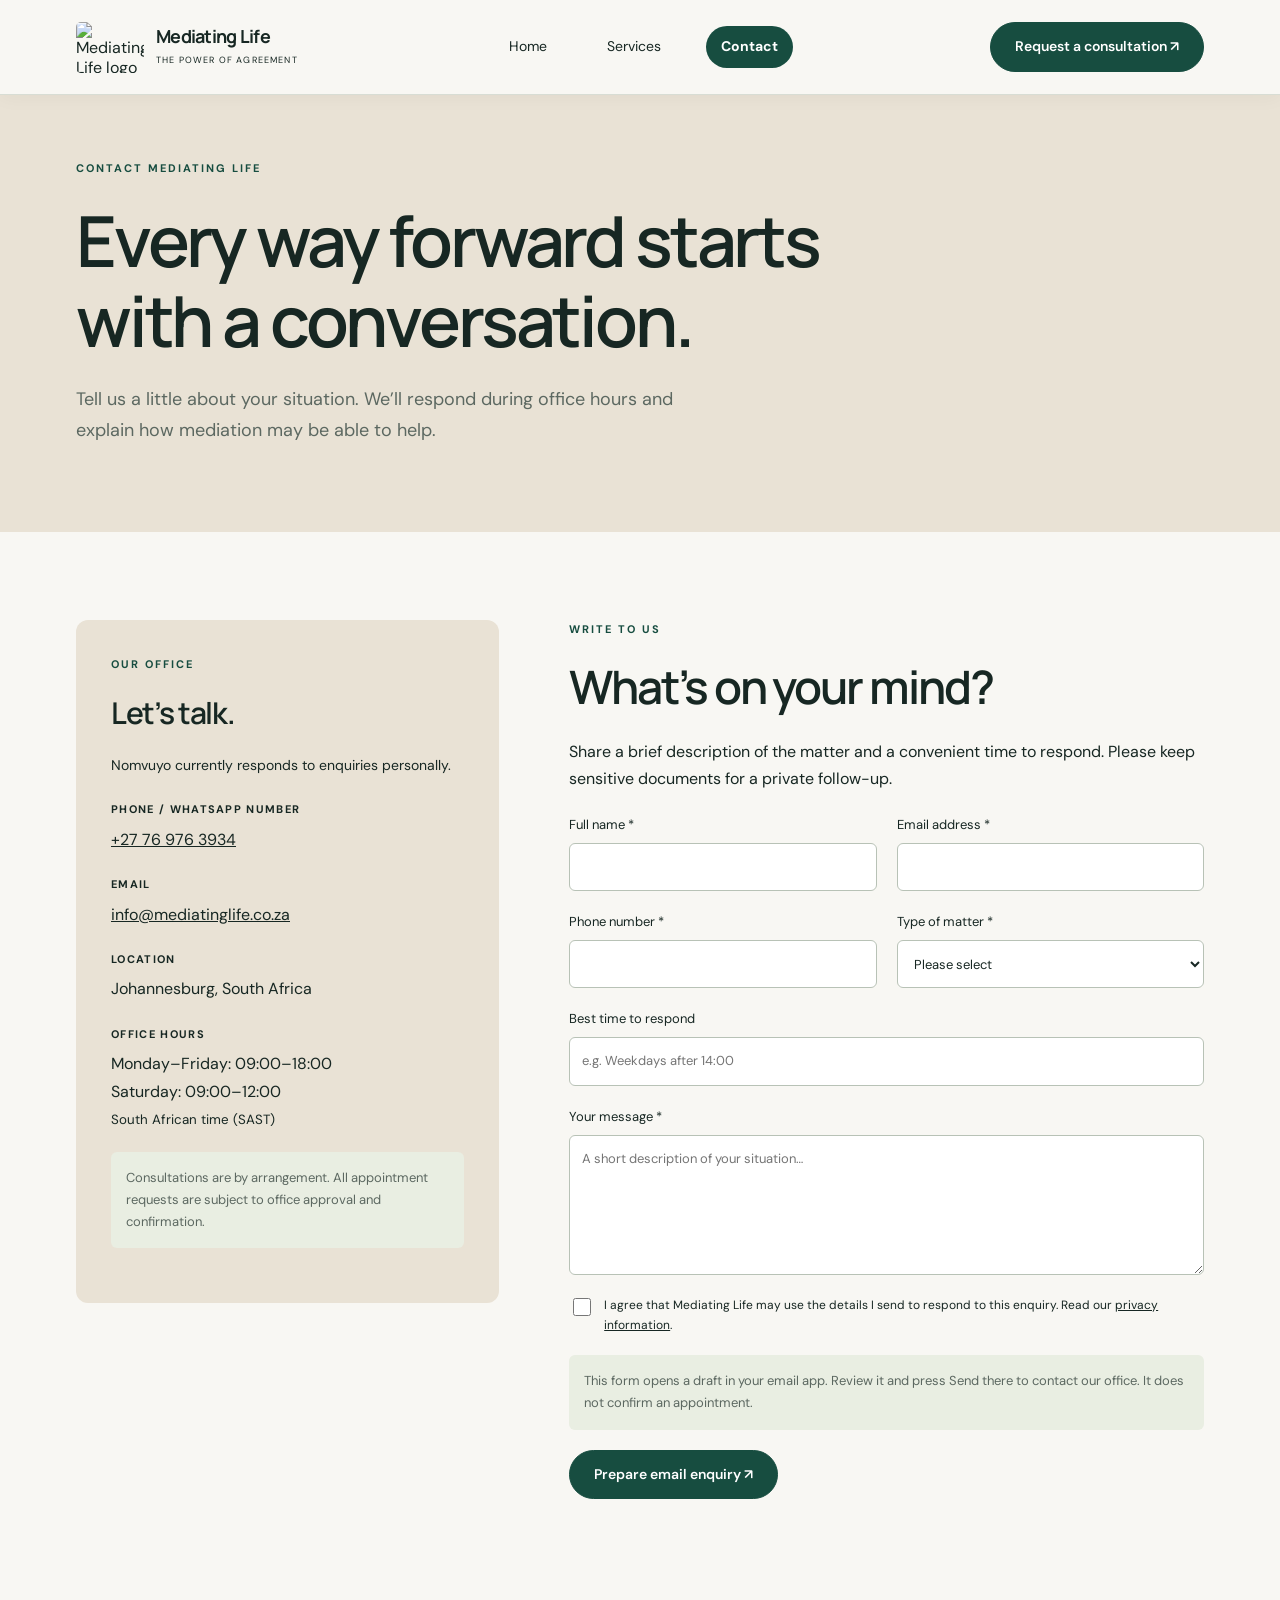
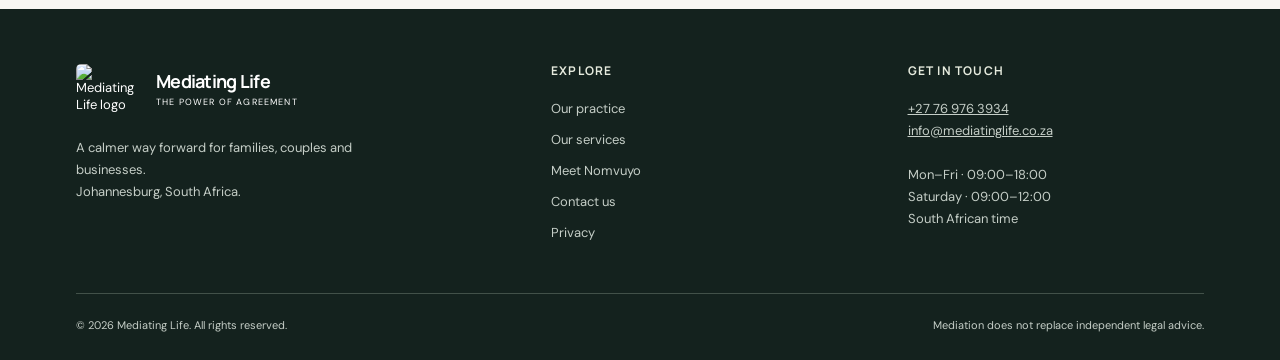
==== contact.html @ b906a15b "Add files via upload" ====
<!doctype html>
<html lang="en-ZA"><head><meta charset="utf-8"><meta name="viewport" content="width=device-width, initial-scale=1"><meta name="description" content="Contact Mediating Life in Johannesburg. Request a consultation, subject to office approval."><meta name="theme-color" content="#174d40"><title>Contact & Consultation Requests | Mediating Life</title><link rel="icon" href="assets/mediating-life-logo.jpg"><link rel="stylesheet" href="styles.css"><script src="site.js" defer></script></head><body><a class="skip" href="#main">Skip to content</a><header><div class="wrap nav"><a class="brand" href="index.html"><img src="assets/mediating-life-logo.jpg" alt="Mediating Life logo" width="68" height="51"><span><strong>Mediating Life</strong><small>The power of agreement</small></span></a><button class="menu" aria-expanded="false" aria-controls="navigation">Menu ☰</button><nav class="links" id="navigation" aria-label="Main navigation"><a href="index.html" >Home</a><a href="services.html" >Services</a><a href="contact.html" aria-current="page">Contact</a></nav><a class="btn" href="contact.html#enquiry">Request a consultation ↗</a></div></header><main id="main"><div class="page-head"><div class="wrap"><span class="eyebrow">Contact Mediating Life</span><h1>Every way forward starts<br>with a conversation.</h1><p>Tell us a little about your situation. We’ll respond during office hours and explain how mediation may be able to help.</p></div></div><section><div class="wrap contact-grid"><aside class="contact-info"><span class="eyebrow">Our office</span><h2>Let’s talk.</h2><p>Nomvuyo currently responds to enquiries personally.</p><dl><dt>Phone / WhatsApp number</dt><dd><a href="tel:+27769763934">+27 76 976 3934</a></dd><dt>Email</dt><dd><a href="mailto:info@mediatinglife.co.za">info@mediatinglife.co.za</a></dd><dt>Location</dt><dd>Johannesburg, South Africa</dd><dt>Office hours</dt><dd>Monday–Friday: 09:00–18:00<br>Saturday: 09:00–12:00<br><small>South African time (SAST)</small></dd></dl><div class="notice">Consultations are by arrangement. All appointment requests are subject to office approval and confirmation.</div></aside><div><span class="eyebrow">Write to us</span><h2>What’s on your mind?</h2><p>Share a brief description of the matter and a convenient time to respond. Please keep sensitive documents for a private follow-up.</p><form id="enquiry"><div class="form-grid"><label class="field">Full name *<input name="name" autocomplete="name" required maxlength="100"></label><label class="field">Email address *<input type="email" name="email" autocomplete="email" required maxlength="200"></label><label class="field">Phone number *<input type="tel" name="phone" autocomplete="tel" required maxlength="40"></label><label class="field">Type of matter *<select name="matter" required><option value="">Please select</option><option>Family law mediation</option><option>Marital mediation</option><option>Civil and commercial mediation</option><option>Not sure / general enquiry</option></select></label><label class="field full">Best time to respond<input name="time" placeholder="e.g. Weekdays after 14:00" maxlength="150"></label><label class="field full">Your message *<textarea name="message" required maxlength="2000" placeholder="A short description of your situation…"></textarea></label></div><label class="check"><input type="checkbox" required><span>I agree that Mediating Life may use the details I send to respond to this enquiry. Read our <a href="privacy.html">privacy information</a>.</span></label><p class="notice">This form opens a draft in your email app. Review it and press Send there to contact our office. It does not confirm an appointment.</p><button class="btn" type="submit">Prepare email enquiry ↗</button><p class="status" id="form-status" role="status" aria-live="polite"></p><noscript><p>Please email <a href="mailto:info@mediatinglife.co.za">info@mediatinglife.co.za</a> directly to send your enquiry.</p></noscript></form></div></div></section></main><footer><div class="wrap"><div class="footer-grid"><div><a class="brand" href="index.html"><img src="assets/mediating-life-logo.jpg" width="68" height="51" alt="Mediating Life logo"><span><strong>Mediating Life</strong><small>The power of agreement</small></span></a><p style="margin-top:22px;max-width:290px">A calmer way forward for families, couples and businesses.<br>Johannesburg, South Africa.</p></div><div><h3>Explore</h3><nav aria-label="Footer navigation"><a href="index.html">Our practice</a><a href="services.html">Our services</a><a href="index.html#founder">Meet Nomvuyo</a><a href="contact.html">Contact us</a><a href="privacy.html">Privacy</a></nav></div><div><h3>Get in touch</h3><p><a href="tel:+27769763934">+27 76 976 3934</a><br><a href="mailto:info@mediatinglife.co.za">info@mediatinglife.co.za</a></p><p>Mon–Fri · 09:00–18:00<br>Saturday · 09:00–12:00<br>South African time</p></div></div><div class="footnote"><span>© 2026 Mediating Life. All rights reserved.</span><span>Mediation does not replace independent legal advice.</span></div></div></footer></body></html>
---- styles.css ----
@import url('https://fonts.googleapis.com/css2?family=DM+Sans:wght@400;500;600;700&family=Manrope:wght@400;500;600;700;800&display=swap');
:root{--ink:#172723;--green:#174d40;--lime:#dce9bc;--sand:#e9e2d5;--paper:#f8f7f3;--muted:#5c6861;--line:#d8ddd4}*{box-sizing:border-box}html{scroll-behavior:smooth;scroll-padding-top:100px}body{margin:0;background:var(--paper);color:var(--ink);font:16px/1.7 'DM Sans',Arial,sans-serif}h1,h2,h3,h4{font-family:Manrope,Arial,sans-serif;line-height:1.14;letter-spacing:-.045em;margin:0 0 24px}h1{font-size:clamp(43px,5.5vw,78px);font-weight:600}h2{font-size:clamp(32px,3.6vw,48px);font-weight:600}h3{font-size:25px}p{margin:0 0 22px}a{color:inherit}button,input,select,textarea{font:inherit}a,button{touch-action:manipulation}a:focus-visible,button:focus-visible,input:focus-visible,select:focus-visible,textarea:focus-visible{outline:3px solid #a87833;outline-offset:5px}.wrap{max-width:1200px;margin:auto;padding:0 36px}.skip{position:absolute;top:-100px;left:20px;background:white;padding:12px;z-index:100}.skip:focus{top:10px}header{position:sticky;top:0;z-index:20;background:rgba(248,247,243,.97);border-bottom:1px solid var(--line)}.nav{height:94px;display:flex;align-items:center;justify-content:space-between;gap:25px}.brand{display:flex;gap:12px;align-items:center;text-decoration:none;line-height:1.3}.brand img{width:68px;height:51px;object-fit:cover;border-radius:5px}.brand strong{display:block;font-family:Manrope,sans-serif;font-size:18px;letter-spacing:-.04em}.brand small{font-size:9px;letter-spacing:.13em;text-transform:uppercase}.links{display:flex;gap:30px;align-items:center}.links a{text-decoration:none;font-size:14px}.links a[aria-current]{border-bottom:2px solid var(--green);padding-bottom:6px}.btn{display:inline-flex;justify-content:center;align-items:center;gap:14px;padding:14px 24px;background:var(--green);color:white;border:1px solid var(--green);border-radius:100px;text-decoration:none;line-height:1.4;font-weight:600;font-size:14px;cursor:pointer;transition:background .2s,transform .2s}.btn:hover{background:#286451;transform:translateY(-2px)}.btn.light{background:var(--lime);color:var(--ink);border-color:var(--lime)}.btn.outline{background:transparent;color:var(--ink);border-color:#9da99d}.menu{display:none;background:none;border:1px solid var(--line);border-radius:6px;padding:8px 13px}.eyebrow{text-transform:uppercase;letter-spacing:.18em;font-size:11px;font-weight:700;display:block;margin-bottom:22px;color:var(--green)}.hero{padding:74px 0 80px}.hero-grid{display:grid;grid-template-columns:1.12fr 1fr;gap:70px;align-items:center}.hero p{max-width:470px;color:var(--muted);font-size:18px}.hero h1 em{font-style:normal;color:var(--green)}.actions{display:flex;gap:12px;flex-wrap:wrap;margin:32px 0}.micro{font-size:12px!important;letter-spacing:.02em}.portrait{position:relative;background:var(--sand);border-radius:220px 220px 20px 20px;padding:24px 24px 0;overflow:hidden}.portrait img{width:100%;display:block;border-radius:200px 200px 0 0;aspect-ratio: .88;object-fit:cover;object-position:50% 25%}.portrait-caption{position:absolute;bottom:22px;left:22px;right:22px;background:rgba(23,39,35,.94);color:white;padding:17px 23px;border-radius:9px;line-height:1.5;font-size:12px}.portrait-caption strong{font-size:17px;display:block}.trustline{display:flex;gap:22px;border-top:1px solid var(--line);padding-top:24px;flex-wrap:wrap;font-size:12px}.trustline span:before{content:'✓';margin-right:8px;color:var(--green)}section{padding:88px 0}.intro{background:var(--sand)}.split{display:grid;grid-template-columns:1fr 1fr;gap:90px}.split p{color:var(--muted)}.text-link{font-size:14px;color:var(--green);text-underline-offset:6px;font-weight:700}.section-head{display:flex;justify-content:space-between;gap:28px;align-items:end;margin-bottom:42px}.section-head h2{margin:0}.section-head p{max-width:350px;color:var(--muted);margin:0}.cards{display:grid;grid-template-columns:repeat(3,1fr);gap:22px}.card{padding:32px;border:1px solid var(--line);border-radius:14px;background:white;display:flex;flex-direction:column}.card .num{font-size:12px;color:var(--green);margin-bottom:42px;display:block}.card p{color:var(--muted);font-size:15px}.card .text-link{margin-top:auto}.card ul{padding-left:18px;color:var(--muted);font-size:14px}.dark{background:#182722;color:white}.dark .eyebrow{color:var(--lime)}.benefits{display:grid;grid-template-columns:repeat(4,1fr);gap:34px;margin-top:45px}.benefits b{display:block;font-size:17px;margin-bottom:12px}.benefits p{font-size:14px;color:#bdc9bf}.symbol{font-size:28px;color:var(--lime);display:block;margin-bottom:22px}.founder-grid{display:grid;grid-template-columns:.85fr 1.15fr;gap:85px;align-items:center}.founder-photo{width:100%;border-radius:180px 180px 12px 12px;display:block}.tags{display:flex;gap:8px;flex-wrap:wrap;margin:25px 0}.tags span{font-size:11px;padding:5px 12px;border:1px solid var(--line);border-radius:50px}.soft{background:#eceee7}.steps{display:grid;grid-template-columns:repeat(4,1fr);gap:28px;margin-top:46px}.step{border-top:1px solid #aeb9a9;padding-top:20px}.step span{font-size:12px;color:var(--green);display:block;margin-bottom:25px}.step h3{font-size:19px}.step p{font-size:14px;color:var(--muted)}.credentials{background:var(--sand);border-radius:15px;padding:42px}.credential-grid{display:grid;grid-template-columns:1fr 1fr;gap:40px}.credential-grid h3{font-size:20px}.credential-grid p{font-size:14px;margin:0}.cta{background:var(--green);color:white;border-radius:18px;padding:55px 60px;display:flex;justify-content:space-between;align-items:center;gap:40px}.cta h2{max-width:500px}.cta p{max-width:480px;color:#d4dfd6;margin:0}.cta .btn{white-space:nowrap}footer{background:#14221e;color:#c5cec7;padding:55px 0 25px}.footer-grid{display:grid;grid-template-columns:1.4fr 1fr 1fr;gap:60px}.footer-grid .brand{color:white}.footer-grid p,.footer-grid a{font-size:13px}.footer-grid h3{font-size:12px;letter-spacing:.1em;text-transform:uppercase;color:#e6ebde;margin-bottom:20px}.footer-grid nav a{display:block;margin-bottom:9px;text-decoration:none}.footnote{border-top:1px solid #425149;margin-top:40px;padding-top:22px;font-size:11px;display:flex;justify-content:space-between;gap:25px}.page-head{padding:65px 0;background:var(--sand)}.page-head p{max-width:620px;color:var(--muted);font-size:18px}.page-head h1{max-width:850px}.service{display:grid;grid-template-columns:.7fr 1.3fr;gap:70px;padding:55px 0;border-bottom:1px solid var(--line)}.service-no{font-size:70px;font-family:Manrope,sans-serif;color:#a9b6a4;line-height:1;margin-bottom:26px}.service h2{font-size:36px}.service ul{list-style:none;padding:0}.service li{padding:16px 0;border-bottom:1px solid var(--line)}.service li:before{content:'✓';color:var(--green);margin-right:12px}.book{background:var(--sand);padding:25px;border-radius:10px;margin-top:30px}.book h3{font-size:20px;margin-bottom:10px}.book p{margin:0;font-size:14px}.contact-grid{display:grid;grid-template-columns:.8fr 1.2fr;gap:70px}.contact-info{padding:35px;background:var(--sand);border-radius:12px;align-self:start}.contact-info dl{margin:0}.contact-info dt{font-size:11px;font-weight:700;letter-spacing:.12em;text-transform:uppercase;margin:22px 0 7px}.contact-info dd{margin:0;font-size:16px;overflow-wrap:anywhere}.contact-info h2{font-size:30px}.contact-info p{font-size:14px}.form-grid{display:grid;grid-template-columns:1fr 1fr;gap:20px}.field{display:flex;flex-direction:column;gap:7px;font-size:13px}.field.full{grid-column:1/-1}input,textarea,select{width:100%;background:white;border:1px solid #b8c2b6;border-radius:6px;padding:12px;color:var(--ink);min-height:48px}textarea{resize:vertical;min-height:140px}.check{display:flex;gap:10px;align-items:start;font-size:12px;margin:20px 0}.check input{width:18px;min-height:18px;margin-top:3px;flex-shrink:0}.notice{font-size:13px;color:var(--muted);padding:15px;background:#e9eee2;border-radius:6px;margin:20px 0}.faq{max-width:800px;margin:auto}.faq details{border-bottom:1px solid var(--line);padding:22px 0}.faq summary{font-size:18px;font-weight:600;cursor:pointer}.faq details p{padding-top:18px;color:var(--muted);font-size:15px;margin:0}.status{font-size:14px;margin-top:20px}.privacy-copy{max-width:800px}.privacy-copy h2{font-size:28px;margin-top:40px}
@media(min-width:1600px){.hero{padding:100px 0}}@media(max-width:900px){.wrap{padding:0 24px}.hero-grid,.founder-grid{gap:35px}.hero h1{font-size:49px}.links{gap:18px}.nav>.btn{display:none}.split{gap:40px}.cards{gap:12px}.card{padding:24px}.benefits{grid-template-columns:1fr 1fr}.contact-grid{gap:30px}.cta{padding:40px}.footer-grid{gap:28px}.service{gap:35px}}@media(max-width:640px){.wrap{padding:0 21px}.nav{height:78px}.brand strong{font-size:16px}.brand img{width:55px;height:43px}.brand small{font-size:8px}.menu{display:block}.links{display:none;position:absolute;top:78px;left:0;right:0;background:var(--paper);padding:22px;border-bottom:1px solid var(--line);align-items:stretch}.links.open{display:flex;flex-direction:column}.links a{padding:8px}.hero{padding:42px 0 50px}.hero-grid,.split,.founder-grid,.contact-grid,.service{grid-template-columns:1fr;gap:32px}.hero h1{font-size:47px}.hero p{font-size:16px}.hero-grid .portrait{max-width:390px;width:100%;margin:auto}.portrait img{aspect-ratio:1.05}.trustline{gap:10px 20px}.eyebrow{font-size:10px;margin-bottom:17px}section{padding:58px 0}.cards,.footer-grid,.credential-grid{grid-template-columns:1fr}.section-head{display:block}.section-head p{margin-top:22px}.card .num{margin-bottom:22px}.benefits,.steps{grid-template-columns:1fr 1fr;gap:25px}.founder-photo{max-width:350px;margin:auto}.credentials{padding:28px}.cta{padding:30px;display:block}.cta .btn{margin-top:26px;white-space:normal}.cta h2{font-size:32px}.footnote{display:block}.footnote span{display:block;margin-top:12px}.service{padding:35px 0}.service-no{font-size:45px;margin-bottom:15px}.form-grid{grid-template-columns:1fr}.field{grid-column:1/-1}.page-head{padding:45px 0}.page-head h1{font-size:43px}.contact-info{padding:27px}.actions .btn{width:100%}.steps h3{font-size:17px}}@media(prefers-reduced-motion:reduce){html{scroll-behavior:auto}*,*:before,*:after{transition:none!important}}

.founder-photo{height:auto}.portrait img{height:auto}
/* Keep navigation visible and reserve its space on every page. */
:root{--header-height:94px}
body{padding-top:var(--header-height)}
header{position:fixed;inset:0 0 auto;box-shadow:0 3px 18px #1727230a}
html{scroll-padding-top:calc(var(--header-height) + 24px)}
.links a{padding:9px 15px;border-radius:100px;transition:background .2s,color .2s}
.links a:hover{background:#e9eee2}
.links a[aria-current]{padding-bottom:9px;border:0;background:var(--green);color:white;font-weight:700}
@media(max-width:900px){.links{gap:6px}}
@media(max-width:640px){:root{--header-height:78px}.links a,.links a[aria-current]{padding:12px 16px}}
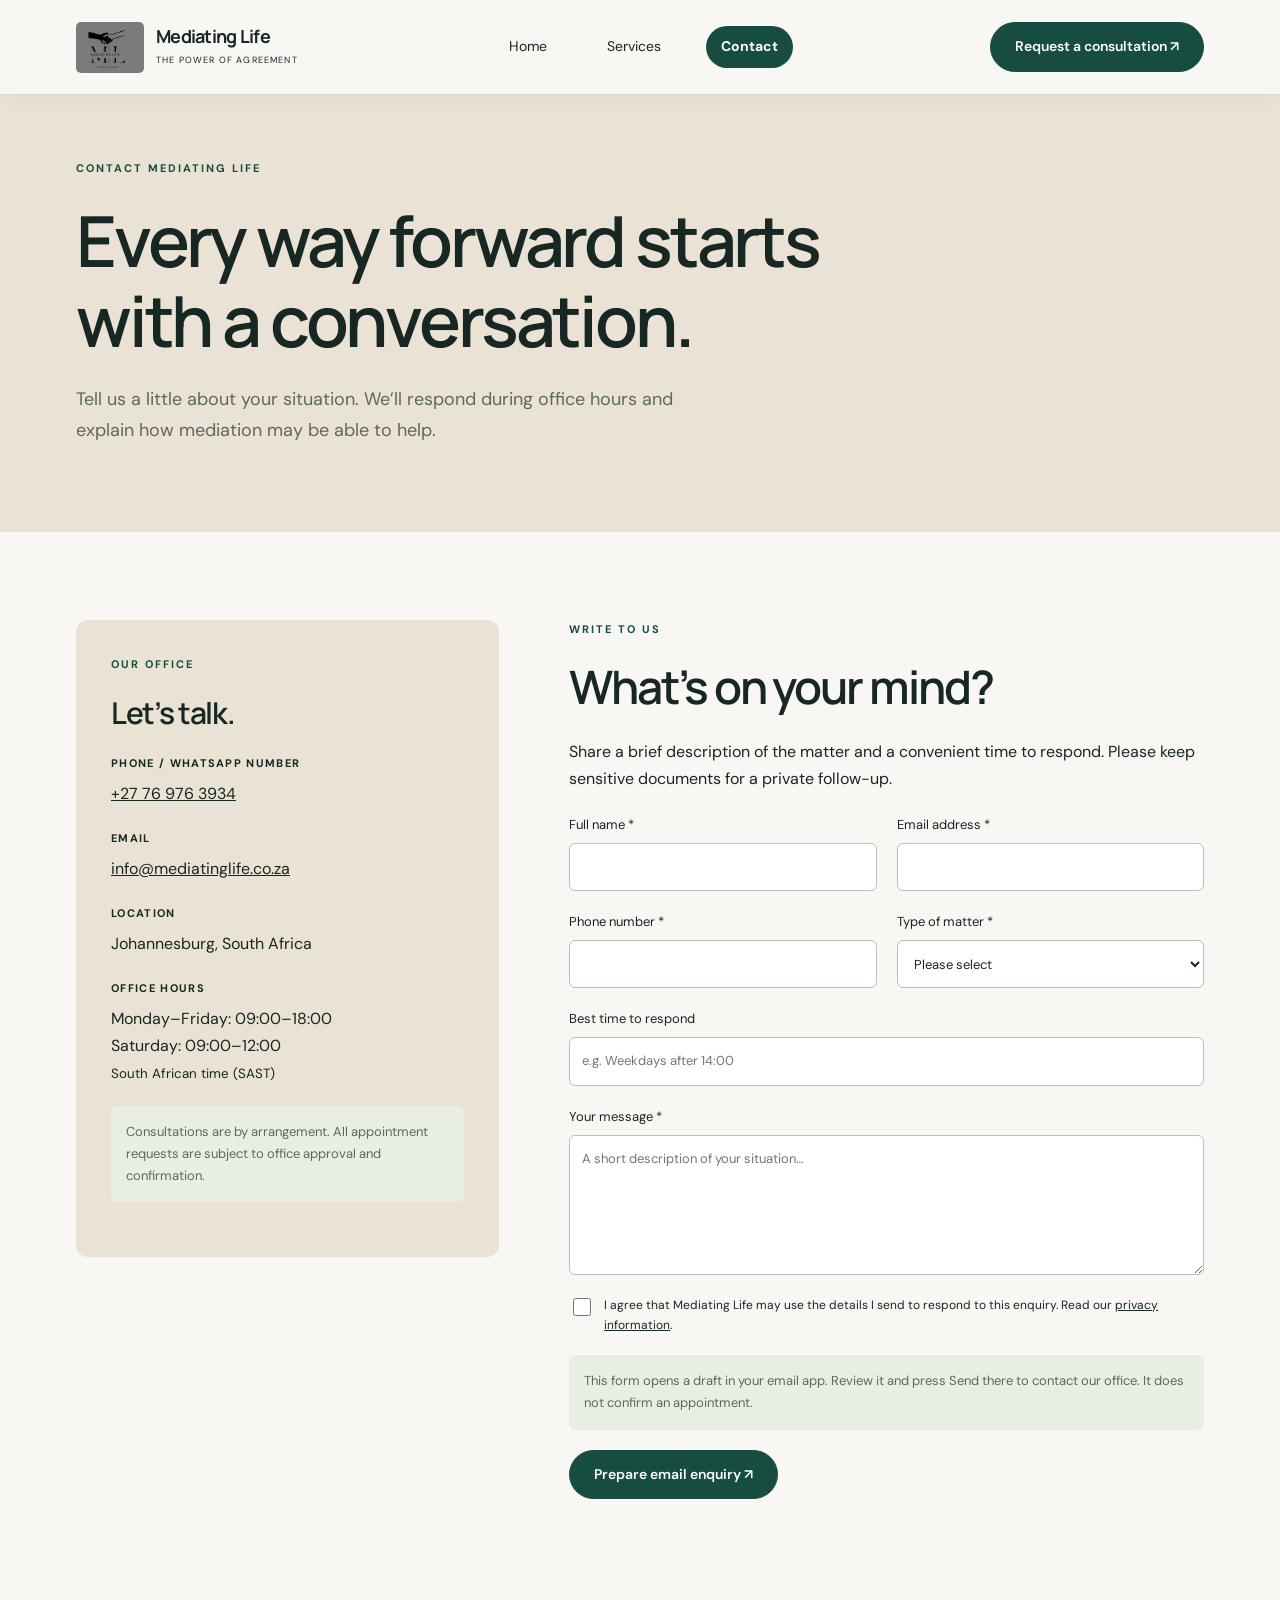
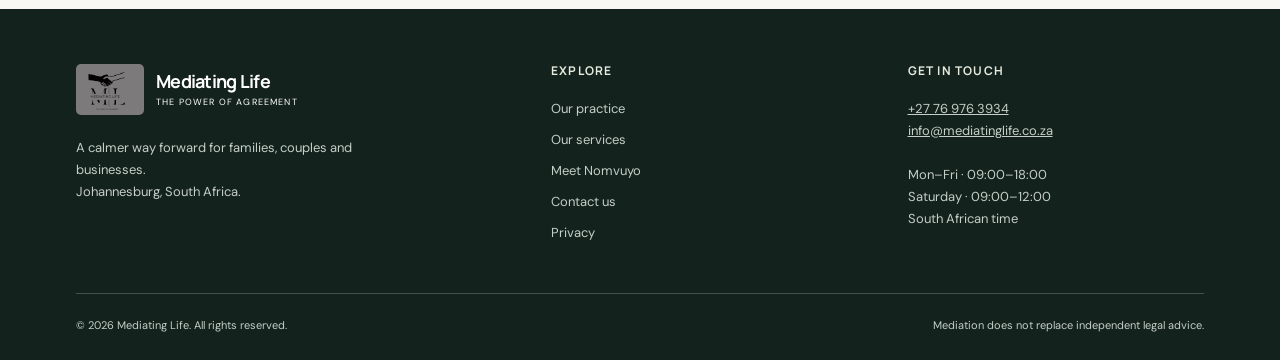
==== commit f8062136: "Fix HTML formatting issues in contact.html" ====
--- a/contact.html
+++ b/contact.html
@@ -1,2 +1,2 @@
 <!doctype html>
-<html lang="en-ZA"><head><meta charset="utf-8"><meta name="viewport" content="width=device-width, initial-scale=1"><meta name="description" content="Contact Mediating Life in Johannesburg. Request a consultation, subject to office approval."><meta name="theme-color" content="#174d40"><title>Contact & Consultation Requests | Mediating Life</title><link rel="icon" href="assets/mediating-life-logo.jpg"><link rel="stylesheet" href="styles.css"><script src="site.js" defer></script></head><body><a class="skip" href="#main">Skip to content</a><header><div class="wrap nav"><a class="brand" href="index.html"><img src="assets/mediating-life-logo.jpg" alt="Mediating Life logo" width="68" height="51"><span><strong>Mediating Life</strong><small>The power of agreement</small></span></a><button class="menu" aria-expanded="false" aria-controls="navigation">Menu ☰</button><nav class="links" id="navigation" aria-label="Main navigation"><a href="index.html" >Home</a><a href="services.html" >Services</a><a href="contact.html" aria-current="page">Contact</a></nav><a class="btn" href="contact.html#enquiry">Request a consultation ↗</a></div></header><main id="main"><div class="page-head"><div class="wrap"><span class="eyebrow">Contact Mediating Life</span><h1>Every way forward starts<br>with a conversation.</h1><p>Tell us a little about your situation. We’ll respond during office hours and explain how mediation may be able to help.</p></div></div><section><div class="wrap contact-grid"><aside class="contact-info"><span class="eyebrow">Our office</span><h2>Let’s talk.</h2><p>Nomvuyo currently responds to enquiries personally.</p><dl><dt>Phone / WhatsApp number</dt><dd><a href="tel:+27769763934">+27 76 976 3934</a></dd><dt>Email</dt><dd><a href="mailto:info@mediatinglife.co.za">info@mediatinglife.co.za</a></dd><dt>Location</dt><dd>Johannesburg, South Africa</dd><dt>Office hours</dt><dd>Monday–Friday: 09:00–18:00<br>Saturday: 09:00–12:00<br><small>South African time (SAST)</small></dd></dl><div class="notice">Consultations are by arrangement. All appointment requests are subject to office approval and confirmation.</div></aside><div><span class="eyebrow">Write to us</span><h2>What’s on your mind?</h2><p>Share a brief description of the matter and a convenient time to respond. Please keep sensitive documents for a private follow-up.</p><form id="enquiry"><div class="form-grid"><label class="field">Full name *<input name="name" autocomplete="name" required maxlength="100"></label><label class="field">Email address *<input type="email" name="email" autocomplete="email" required maxlength="200"></label><label class="field">Phone number *<input type="tel" name="phone" autocomplete="tel" required maxlength="40"></label><label class="field">Type of matter *<select name="matter" required><option value="">Please select</option><option>Family law mediation</option><option>Marital mediation</option><option>Civil and commercial mediation</option><option>Not sure / general enquiry</option></select></label><label class="field full">Best time to respond<input name="time" placeholder="e.g. Weekdays after 14:00" maxlength="150"></label><label class="field full">Your message *<textarea name="message" required maxlength="2000" placeholder="A short description of your situation…"></textarea></label></div><label class="check"><input type="checkbox" required><span>I agree that Mediating Life may use the details I send to respond to this enquiry. Read our <a href="privacy.html">privacy information</a>.</span></label><p class="notice">This form opens a draft in your email app. Review it and press Send there to contact our office. It does not confirm an appointment.</p><button class="btn" type="submit">Prepare email enquiry ↗</button><p class="status" id="form-status" role="status" aria-live="polite"></p><noscript><p>Please email <a href="mailto:info@mediatinglife.co.za">info@mediatinglife.co.za</a> directly to send your enquiry.</p></noscript></form></div></div></section></main><footer><div class="wrap"><div class="footer-grid"><div><a class="brand" href="index.html"><img src="assets/mediating-life-logo.jpg" width="68" height="51" alt="Mediating Life logo"><span><strong>Mediating Life</strong><small>The power of agreement</small></span></a><p style="margin-top:22px;max-width:290px">A calmer way forward for families, couples and businesses.<br>Johannesburg, South Africa.</p></div><div><h3>Explore</h3><nav aria-label="Footer navigation"><a href="index.html">Our practice</a><a href="services.html">Our services</a><a href="index.html#founder">Meet Nomvuyo</a><a href="contact.html">Contact us</a><a href="privacy.html">Privacy</a></nav></div><div><h3>Get in touch</h3><p><a href="tel:+27769763934">+27 76 976 3934</a><br><a href="mailto:info@mediatinglife.co.za">info@mediatinglife.co.za</a></p><p>Mon–Fri · 09:00–18:00<br>Saturday · 09:00–12:00<br>South African time</p></div></div><div class="footnote"><span>© 2026 Mediating Life. All rights reserved.</span><span>Mediation does not replace independent legal advice.</span></div></div></footer></body></html>+<html lang="en-ZA"><head><meta charset="utf-8"><meta name="viewport" content="width=device-width, initial-scale=1"><meta name="description" content="Contact Mediating Life in Johannesburg. Request a consultation, subject to office approval."><meta name="theme-color" content="#174d40"><title>Contact & Consultation Requests | Mediating Life</title><link rel="icon" href="assets/mediating-life-logo.jpg"><link rel="stylesheet" href="styles.css"><script src="site.js" defer></script></head><body><a class="skip" href="#main">Skip to content</a><header><div class="wrap nav"><a class="brand" href="index.html"><img src="assets/mediating-life-logo.jpg" alt="Mediating Life logo" width="68" height="51"><span><strong>Mediating Life</strong><small>The power of agreement</small></span></a><button class="menu" aria-expanded="false" aria-controls="navigation">Menu ☰</button><nav class="links" id="navigation" aria-label="Main navigation"><a href="index.html" >Home</a><a href="services.html" >Services</a><a href="contact.html" aria-current="page">Contact</a></nav><a class="btn" href="contact.html#enquiry">Request a consultation ↗</a></div></header><main id="main"><div class="page-head"><div class="wrap"><span class="eyebrow">Contact Mediating Life</span><h1>Every way forward starts<br>with a conversation.</h1><p>Tell us a little about your situation. We’ll respond during office hours and explain how mediation may be able to help.</p></div></div><section><div class="wrap contact-grid"><aside class="contact-info"><span class="eyebrow">Our office</span><h2>Let’s talk.</h2><dl><dt>Phone / WhatsApp number</dt><dd><a href="tel:+27769763934">+27 76 976 3934</a></dd><dt>Email</dt><dd><a href="mailto:info@mediatinglife.co.za">info@mediatinglife.co.za</a></dd><dt>Location</dt><dd>Johannesburg, South Africa</dd><dt>Office hours</dt><dd>Monday–Friday: 09:00–18:00<br>Saturday: 09:00–12:00<br><small>South African time (SAST)</small></dd></dl><div class="notice">Consultations are by arrangement. All appointment requests are subject to office approval and confirmation.</div></aside><div><span class="eyebrow">Write to us</span><h2>What’s on your mind?</h2><p>Share a brief description of the matter and a convenient time to respond. Please keep sensitive documents for a private follow-up.</p><form id="enquiry"><div class="form-grid"><label class="field">Full name *<input name="name" autocomplete="name" required maxlength="100"></label><label class="field">Email address *<input type="email" name="email" autocomplete="email" required maxlength="200"></label><label class="field">Phone number *<input type="tel" name="phone" autocomplete="tel" required maxlength="40"></label><label class="field">Type of matter *<select name="matter" required><option value="">Please select</option><option>Family law mediation</option><option>Marital mediation</option><option>Civil and commercial mediation</option><option>Not sure / general enquiry</option></select></label><label class="field full">Best time to respond<input name="time" placeholder="e.g. Weekdays after 14:00" maxlength="150"></label><label class="field full">Your message *<textarea name="message" required maxlength="2000" placeholder="A short description of your situation…"></textarea></label></div><label class="check"><input type="checkbox" required><span>I agree that Mediating Life may use the details I send to respond to this enquiry. Read our <a href="privacy.html">privacy information</a>.</span></label><p class="notice">This form opens a draft in your email app. Review it and press Send there to contact our office. It does not confirm an appointment.</p><button class="btn" type="submit">Prepare email enquiry ↗</button><p class="status" id="form-status" role="status" aria-live="polite"></p><noscript><p>Please email <a href="mailto:info@mediatinglife.co.za">info@mediatinglife.co.za</a> directly to send your enquiry.</p></noscript></form></div></div></section></main><footer><div class="wrap"><div class="footer-grid"><div><a class="brand" href="index.html"><img src="assets/mediating-life-logo.jpg" width="68" height="51" alt="Mediating Life logo"><span><strong>Mediating Life</strong><small>The power of agreement</small></span></a><p style="margin-top:22px;max-width:290px">A calmer way forward for families, couples and businesses.<br>Johannesburg, South Africa.</p></div><div><h3>Explore</h3><nav aria-label="Footer navigation"><a href="index.html">Our practice</a><a href="services.html">Our services</a><a href="index.html#founder">Meet Nomvuyo</a><a href="contact.html">Contact us</a><a href="privacy.html">Privacy</a></nav></div><div><h3>Get in touch</h3><p><a href="tel:+27769763934">+27 76 976 3934</a><br><a href="mailto:info@mediatinglife.co.za">info@mediatinglife.co.za</a></p><p>Mon–Fri · 09:00–18:00<br>Saturday · 09:00–12:00<br>South African time</p></div></div><div class="footnote"><span>© 2026 Mediating Life. All rights reserved.</span><span>Mediation does not replace independent legal advice.</span></div></div></footer></body></html>
